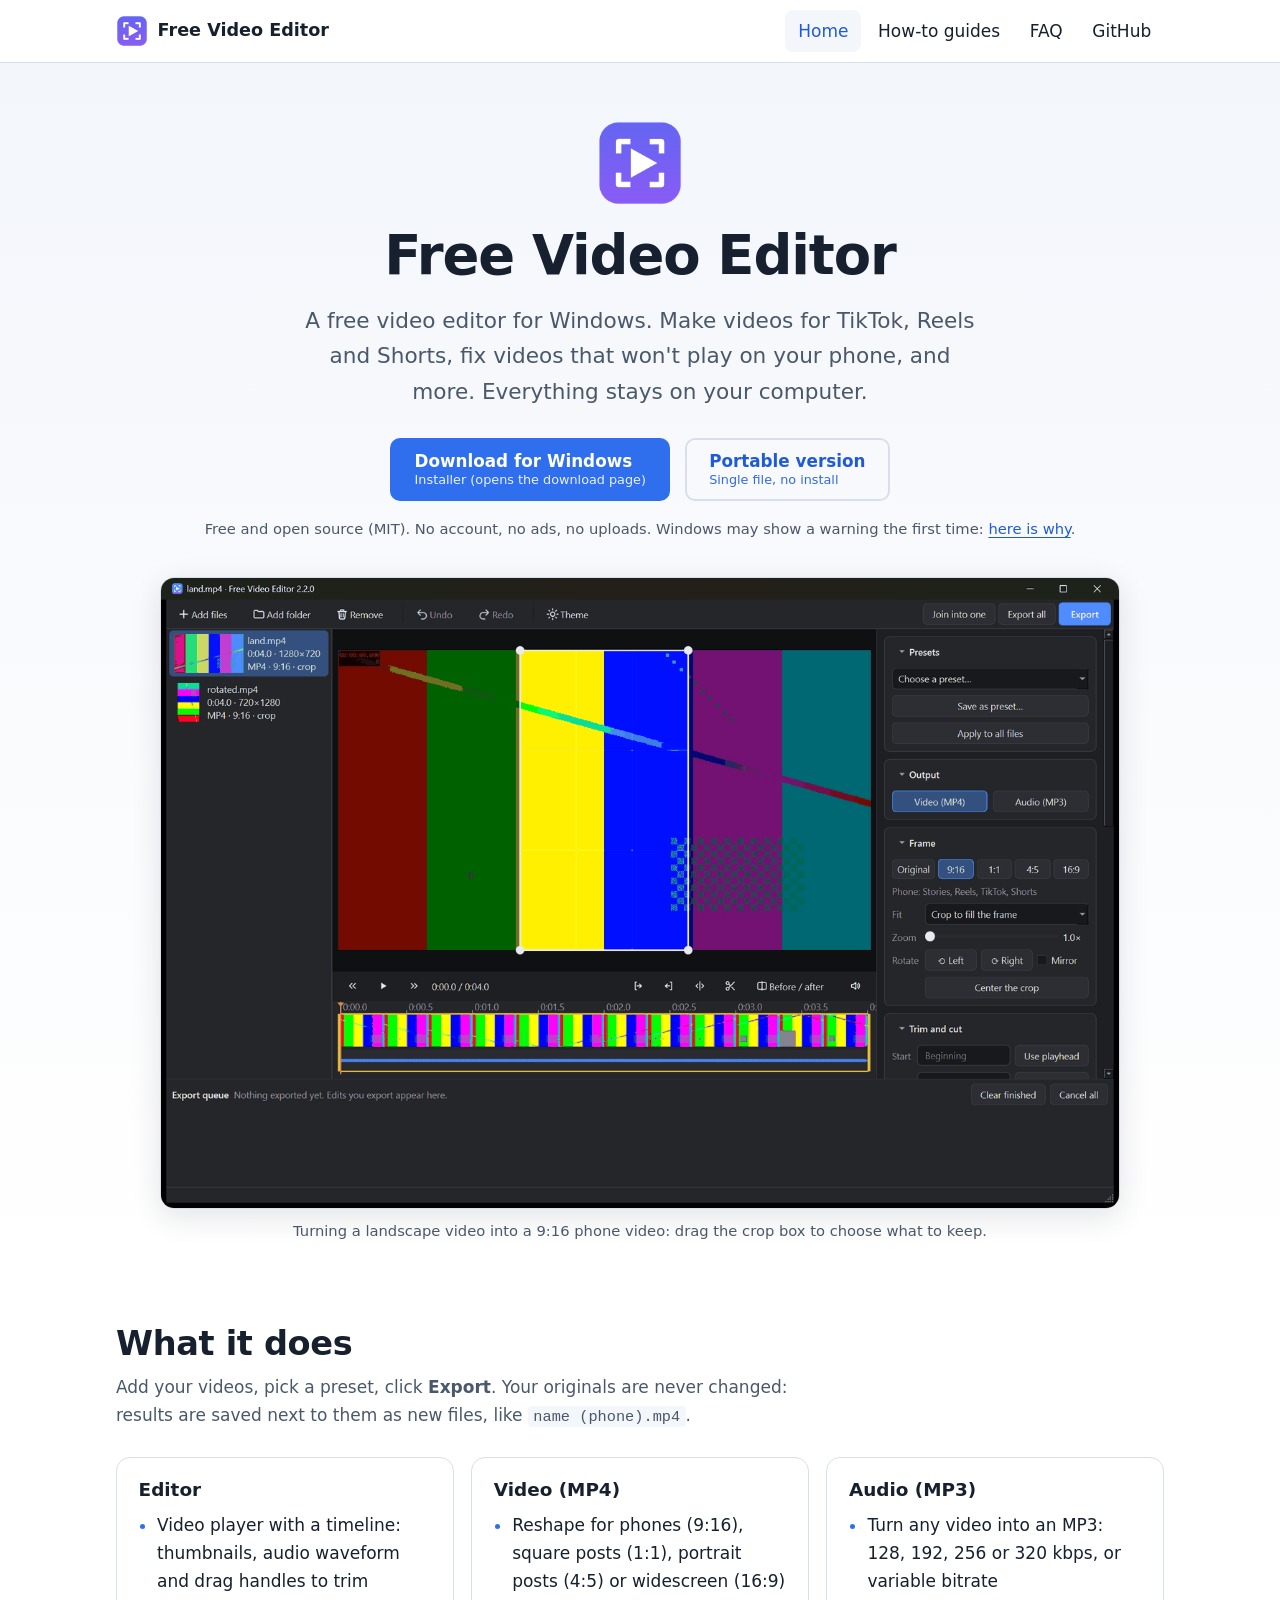
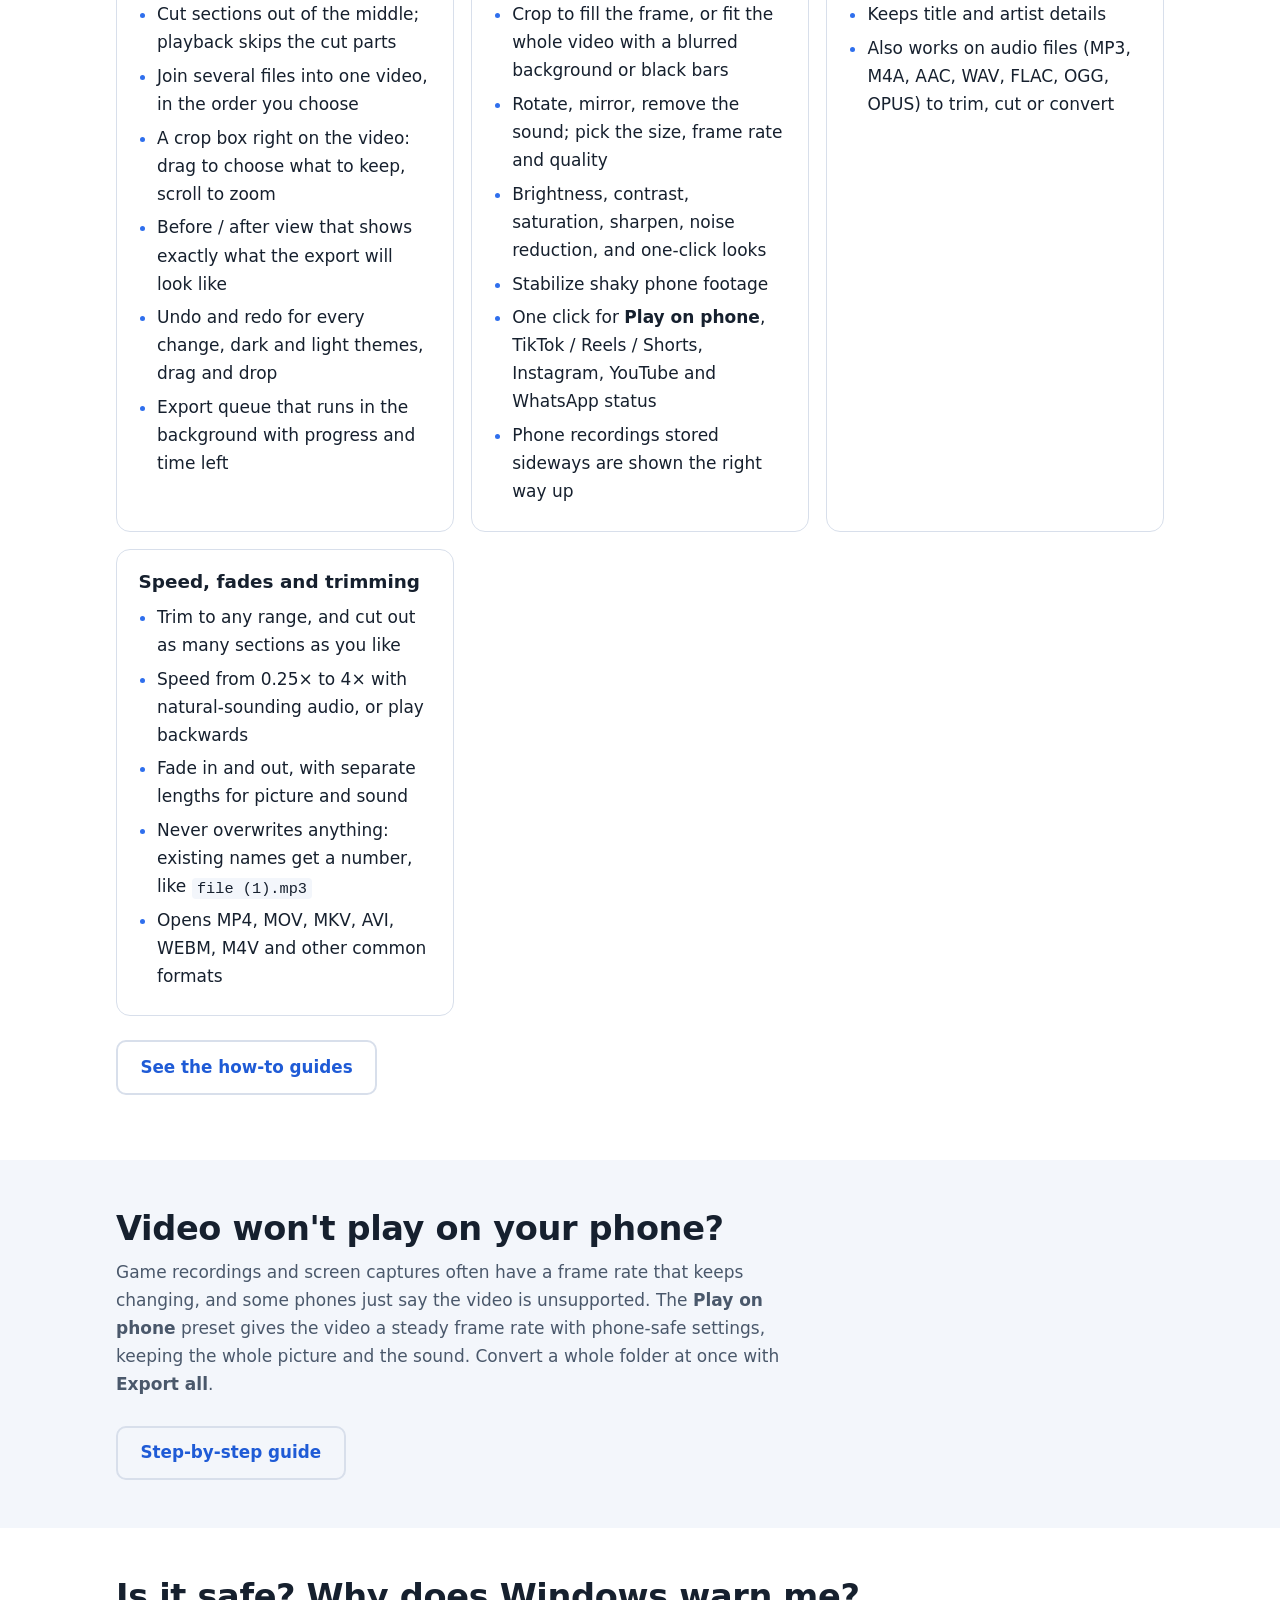
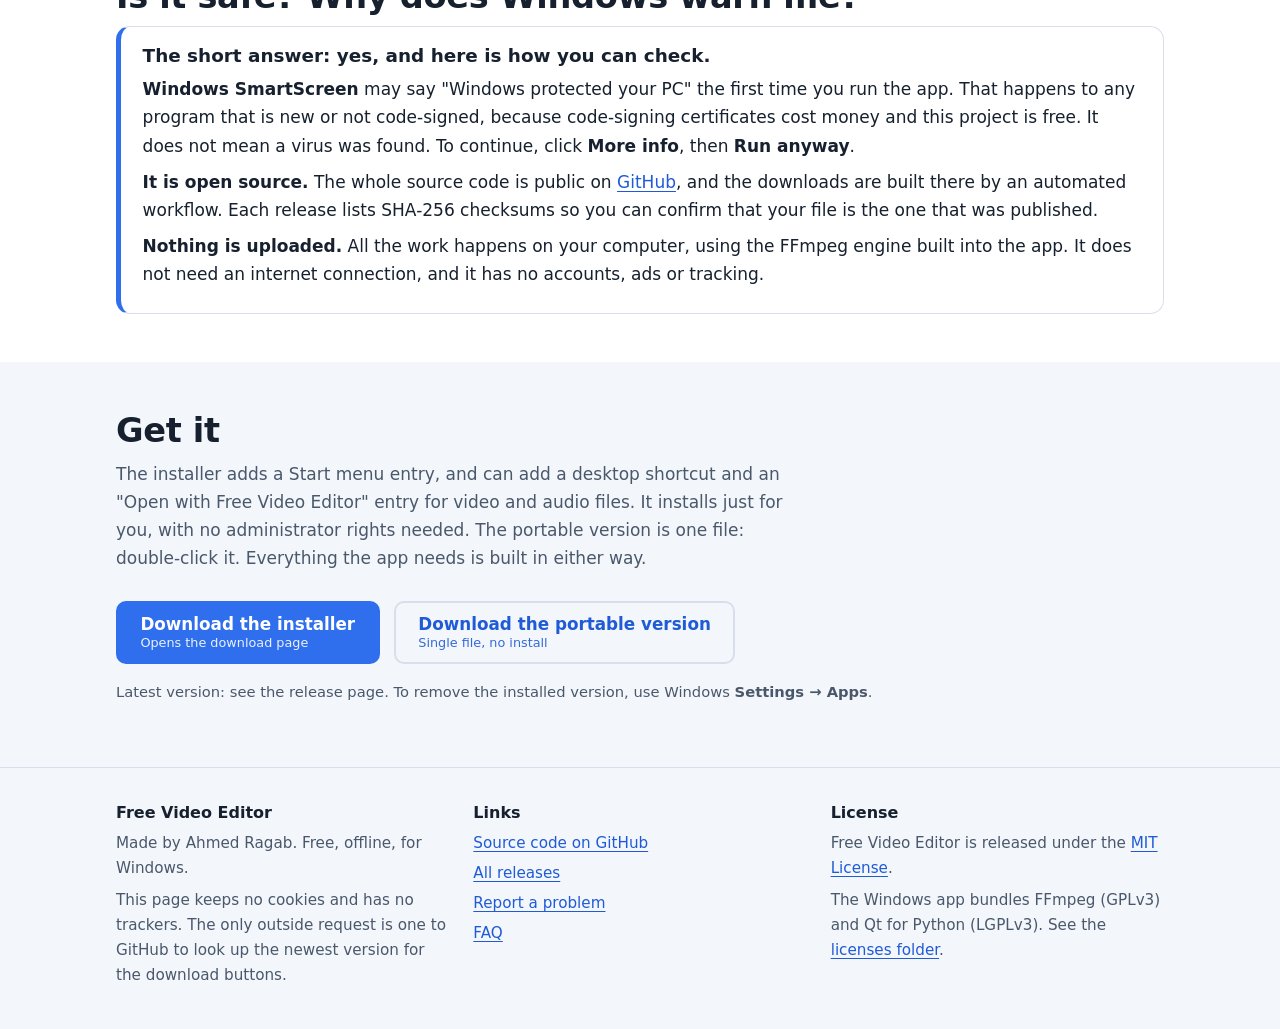
==== site/index.html @ ea8939d1 "Add project website (home, how-to guides, FAQ) and a GitHub Pages workflow" ====
<!doctype html>
<html lang="en" dir="ltr">
<head>
<meta charset="utf-8">
<meta name="viewport" content="width=device-width, initial-scale=1">
<title>Free Video Editor: a free, offline video editor for Windows</title>
<meta name="description" content="A free video editor for Windows. Make videos for TikTok, Reels and Shorts, fix videos that won't play on your phone, and more. Everything stays on your computer.">
<meta name="theme-color" content="#4f8cff">
<meta property="og:type" content="website">
<meta property="og:title" content="Free Video Editor">
<meta property="og:description" content="A free video editor for Windows. Everything stays on your computer.">
<meta property="og:image" content="https://ahmed41022.github.io/free-video-editor/icon-256.png">
<link rel="icon" href="favicon.ico" sizes="any">
<link rel="icon" type="image/png" sizes="32x32" href="favicon-32.png">
<link rel="apple-touch-icon" href="apple-touch-icon.png">
<link rel="stylesheet" href="style.css">
<script src="site.js" defer></script>
</head>
<body>
<a class="skip" href="#main">Skip to content</a>

<header class="site-header">
  <div class="wrap">
    <a class="brand" href="index.html"><img src="favicon-64.png" alt="" width="32" height="32"> Free Video Editor</a>
    <nav class="nav" aria-label="Main">
      <a href="index.html" aria-current="page">Home</a>
      <a href="guides.html">How-to guides</a>
      <a href="faq.html">FAQ</a>
      <a href="https://github.com/Ahmed41022/free-video-editor">GitHub</a>
    </nav>
  </div>
</header>

<main id="main">
  <div class="hero">
    <div class="wrap">
      <img class="logo" src="icon-256.png" alt="Free Video Editor app icon" width="88" height="88">
      <h1>Free Video Editor</h1>
      <p class="lead">A free video editor for Windows. Make videos for TikTok, Reels and Shorts, fix videos that won't play on your phone, and more. Everything stays on your computer.</p>
      <div class="cta">
        <a class="btn" id="download" href="https://github.com/Ahmed41022/free-video-editor/releases/latest" data-download="installer">
          <span class="btn-text">Download for Windows <small data-note="installer">Installer (opens the download page)</small></span>
        </a>
        <a class="btn secondary" href="https://github.com/Ahmed41022/free-video-editor/releases/latest/download/FreeVideoEditor.exe">
          <span class="btn-text">Portable version <small data-note="portable">Single file, no install</small></span>
        </a>
      </div>
      <p class="fineprint">Free and open source (MIT). No account, no ads, no uploads. Windows may show a warning the first time: <a href="#safe">here is why</a>.</p>

      <figure class="shot">
        <img src="screenshot.png" width="1334" height="877" alt="The Free Video Editor window: a file list on the left, a landscape video with a crop box in the middle, the timeline underneath, and settings for presets, output, frame and trim on the right.">
        <figcaption>Turning a landscape video into a 9:16 phone video: drag the crop box to choose what to keep.</figcaption>
      </figure>
    </div>
  </div>

  <section id="features">
    <div class="wrap">
      <h2>What it does</h2>
      <p class="section-intro">Add your videos, pick a preset, click <span class="ui">Export</span>. Your originals are never changed: results are saved next to them as new files, like <code>name (phone).mp4</code>.</p>
      <div class="grid">
        <div class="card">
          <h3>Editor</h3>
          <ul>
            <li>Video player with a timeline: thumbnails, audio waveform and drag handles to trim</li>
            <li>Cut sections out of the middle; playback skips the cut parts</li>
            <li>Join several files into one video, in the order you choose</li>
            <li>A crop box right on the video: drag to choose what to keep, scroll to zoom</li>
            <li>Before / after view that shows exactly what the export will look like</li>
            <li>Undo and redo for every change, dark and light themes, drag and drop</li>
            <li>Export queue that runs in the background with progress and time left</li>
          </ul>
        </div>
        <div class="card">
          <h3>Video (MP4)</h3>
          <ul>
            <li>Reshape for phones (9:16), square posts (1:1), portrait posts (4:5) or widescreen (16:9)</li>
            <li>Crop to fill the frame, or fit the whole video with a blurred background or black bars</li>
            <li>Rotate, mirror, remove the sound; pick the size, frame rate and quality</li>
            <li>Brightness, contrast, saturation, sharpen, noise reduction, and one-click looks</li>
            <li>Stabilize shaky phone footage</li>
            <li>One click for <b>Play on phone</b>, TikTok / Reels / Shorts, Instagram, YouTube and WhatsApp status</li>
            <li>Phone recordings stored sideways are shown the right way up</li>
          </ul>
        </div>
        <div class="card">
          <h3>Audio (MP3)</h3>
          <ul>
            <li>Turn any video into an MP3: 128, 192, 256 or 320 kbps, or variable bitrate</li>
            <li>Keeps title and artist details</li>
            <li>Also works on audio files (MP3, M4A, AAC, WAV, FLAC, OGG, OPUS) to trim, cut or convert</li>
          </ul>
        </div>
        <div class="card">
          <h3>Speed, fades and trimming</h3>
          <ul>
            <li>Trim to any range, and cut out as many sections as you like</li>
            <li>Speed from 0.25× to 4× with natural-sounding audio, or play backwards</li>
            <li>Fade in and out, with separate lengths for picture and sound</li>
            <li>Never overwrites anything: existing names get a number, like <code>file (1).mp3</code></li>
            <li>Opens MP4, MOV, MKV, AVI, WEBM, M4V and other common formats</li>
          </ul>
        </div>
      </div>
      <p style="margin-block-start:1.5rem"><a class="btn secondary" href="guides.html">See the how-to guides</a></p>
    </div>
  </section>

  <section class="alt" id="phone">
    <div class="wrap">
      <h2>Video won't play on your phone?</h2>
      <p class="section-intro">Game recordings and screen captures often have a frame rate that keeps changing, and some phones just say the video is unsupported. The <b>Play on phone</b> preset gives the video a steady frame rate with phone-safe settings, keeping the whole picture and the sound. Convert a whole folder at once with <span class="ui">Export all</span>.</p>
      <a class="btn secondary" href="guides.html#phone-fix">Step-by-step guide</a>
    </div>
  </section>

  <section id="safe">
    <div class="wrap">
      <h2>Is it safe? Why does Windows warn me?</h2>
      <div class="callout">
        <h3>The short answer: yes, and here is how you can check.</h3>
        <p><b>Windows SmartScreen</b> may say "Windows protected your PC" the first time you run the app. That happens to any program that is new or not code-signed, because code-signing certificates cost money and this project is free. It does not mean a virus was found. To continue, click <span class="ui">More info</span>, then <span class="ui">Run anyway</span>.</p>
        <p><b>It is open source.</b> The whole source code is public on <a href="https://github.com/Ahmed41022/free-video-editor">GitHub</a>, and the downloads are built there by an automated workflow. Each release lists SHA-256 checksums so you can confirm that your file is the one that was published.</p>
        <p><b>Nothing is uploaded.</b> All the work happens on your computer, using the FFmpeg engine built into the app. It does not need an internet connection, and it has no accounts, ads or tracking.</p>
      </div>
    </div>
  </section>

  <section class="alt">
    <div class="wrap">
      <h2>Get it</h2>
      <p class="section-intro">The installer adds a Start menu entry, and can add a desktop shortcut and an "Open with Free Video Editor" entry for video and audio files. It installs just for you, with no administrator rights needed. The portable version is one file: double-click it. Everything the app needs is built in either way.</p>
      <div class="cta" style="justify-content:flex-start">
        <a class="btn" href="https://github.com/Ahmed41022/free-video-editor/releases/latest" data-download="installer">
          <span class="btn-text">Download the installer <small data-note="installer">Opens the download page</small></span>
        </a>
        <a class="btn secondary" href="https://github.com/Ahmed41022/free-video-editor/releases/latest/download/FreeVideoEditor.exe">
          <span class="btn-text">Download the portable version <small data-note="portable">Single file, no install</small></span>
        </a>
      </div>
      <p class="fineprint">Latest version: <span data-version>see the release page</span>. To remove the installed version, use Windows <b>Settings → Apps</b>.</p>
    </div>
  </section>
</main>

<footer class="site-footer">
  <div class="wrap">
    <div class="cols">
      <div>
        <h2>Free Video Editor</h2>
        <p>Made by Ahmed Ragab. Free, offline, for Windows.</p>
        <p>This page keeps no cookies and has no trackers. The only outside request is one to GitHub to look up the newest version for the download buttons.</p>
      </div>
      <div>
        <h2>Links</h2>
        <ul>
          <li><a href="https://github.com/Ahmed41022/free-video-editor">Source code on GitHub</a></li>
          <li><a href="https://github.com/Ahmed41022/free-video-editor/releases">All releases</a></li>
          <li><a href="https://github.com/Ahmed41022/free-video-editor/issues">Report a problem</a></li>
          <li><a href="faq.html">FAQ</a></li>
        </ul>
      </div>
      <div>
        <h2>License</h2>
        <p>Free Video Editor is released under the <a href="https://github.com/Ahmed41022/free-video-editor/blob/main/LICENSE">MIT License</a>.</p>
        <p>The Windows app bundles FFmpeg (GPLv3) and Qt for Python (LGPLv3). See the <a href="https://github.com/Ahmed41022/free-video-editor/tree/main/licenses">licenses folder</a>.</p>
      </div>
    </div>
  </div>
</footer>
</body>
</html>
---- site/style.css ----
/* Free Video Editor site. No external fonts or scripts. Logical properties only, so a right-to-left
   (Arabic) version works by setting dir="rtl" on <html>. */

:root {
  --accent: #2f6fed;
  --accent-hover: #2459c4;
  --on-accent: #ffffff;
  --bg: #ffffff;
  --bg-soft: #f3f6fb;
  --surface: #ffffff;
  --text: #16202e;
  --muted: #4a586b;
  --border: #d8dfeb;
  --link: #1f5bd6;
  --focus: #1f5bd6;
  --shadow: 0 8px 30px rgba(22, 32, 46, 0.12);
  --radius: 14px;
  --max: 68rem;
  color-scheme: light;
}

@media (prefers-color-scheme: dark) {
  :root {
    --accent: #4f8cff;
    --accent-hover: #7aa8ff;
    --on-accent: #08111f;
    --bg: #14161c;
    --bg-soft: #1b1e26;
    --surface: #1b1e26;
    --text: #e8ecf3;
    --muted: #a9b3c3;
    --border: #2d323d;
    --link: #7aa8ff;
    --focus: #7aa8ff;
    --shadow: 0 8px 30px rgba(0, 0, 0, 0.5);
    color-scheme: dark;
  }
}

*, *::before, *::after { box-sizing: border-box; }

html { scroll-behavior: smooth; scroll-padding-block-start: 5rem; }
@media (prefers-reduced-motion: reduce) { html { scroll-behavior: auto; } }

body {
  margin: 0;
  background: var(--bg);
  color: var(--text);
  font: 1.0625rem/1.65 system-ui, -apple-system, "Segoe UI", Roboto, "Helvetica Neue", Arial, sans-serif;
  -webkit-text-size-adjust: 100%;
}

img { max-inline-size: 100%; block-size: auto; }

a { color: var(--link); text-underline-offset: 0.18em; }
a:hover { text-decoration-thickness: 2px; }

:focus-visible { outline: 3px solid var(--focus); outline-offset: 3px; border-radius: 4px; }

.skip {
  position: absolute; inset-inline-start: 1rem; inset-block-start: -4rem;
  background: var(--accent); color: var(--on-accent); padding: 0.6rem 1rem; border-radius: 8px;
  z-index: 100; font-weight: 600; text-decoration: none;
}
.skip:focus { inset-block-start: 1rem; }

.wrap { max-inline-size: var(--max); margin-inline: auto; padding-inline: 1.25rem; }

/* Header */
.site-header {
  position: sticky; inset-block-start: 0; z-index: 50;
  background: color-mix(in srgb, var(--bg) 92%, transparent);
  backdrop-filter: blur(8px);
  border-block-end: 1px solid var(--border);
}
.site-header .wrap { display: flex; align-items: center; justify-content: space-between; gap: 1rem; flex-wrap: wrap; padding-block: 0.6rem; }
.brand { display: inline-flex; align-items: center; gap: 0.6rem; font-weight: 700; color: var(--text); text-decoration: none; font-size: 1.1rem; }
.brand img { inline-size: 32px; block-size: 32px; }
.nav { display: flex; align-items: center; gap: 0.25rem; flex-wrap: wrap; }
.nav a { color: var(--text); text-decoration: none; padding: 0.45rem 0.8rem; border-radius: 8px; font-weight: 500; }
.nav a:hover { background: var(--bg-soft); }
.nav a[aria-current="page"] { color: var(--link); background: var(--bg-soft); }

/* Buttons */
.btn {
  display: inline-flex; align-items: center; justify-content: center; gap: 0.5rem;
  min-block-size: 3rem; padding: 0.7rem 1.4rem; border-radius: 10px;
  background: var(--accent); color: var(--on-accent); font-weight: 650; font-size: 1.05rem;
  text-decoration: none; border: 2px solid var(--accent);
}
.btn:hover { background: var(--accent-hover); border-color: var(--accent-hover); text-decoration: none; }
.btn.secondary { background: transparent; color: var(--link); border-color: var(--border); }
.btn.secondary:hover { border-color: var(--accent); background: var(--bg-soft); }
.btn small { display: block; font-weight: 500; font-size: 0.8rem; opacity: 0.9; }
.btn-text { display: flex; flex-direction: column; align-items: flex-start; line-height: 1.25; text-align: start; }

/* Hero */
.hero { padding-block: 3.5rem 2rem; text-align: center; background: linear-gradient(var(--bg-soft), var(--bg)); }
.hero img.logo { inline-size: 88px; block-size: 88px; margin-block-end: 0.5rem; }
.hero h1 { font-size: clamp(2.1rem, 5vw + 0.5rem, 3.4rem); line-height: 1.12; margin: 0.2rem 0 1rem; letter-spacing: -0.02em; }
.hero .lead { font-size: clamp(1.1rem, 1.2vw + 0.9rem, 1.35rem); color: var(--muted); max-inline-size: 42rem; margin: 0 auto 1.75rem; }
.cta { display: flex; justify-content: center; gap: 0.9rem; flex-wrap: wrap; }
.fineprint { color: var(--muted); font-size: 0.92rem; margin-block-start: 1rem; }
.shot { margin: 2.25rem auto 0; max-inline-size: 60rem; }
.shot img { display: block; inline-size: 100%; border-radius: var(--radius); border: 1px solid var(--border); box-shadow: var(--shadow); }
.shot figcaption { color: var(--muted); font-size: 0.92rem; margin-block-start: 0.6rem; }

/* Sections */
section { padding-block: 3rem; }
section.alt { background: var(--bg-soft); }
h1, h2, h3 { line-height: 1.25; }
h2 { font-size: clamp(1.5rem, 2vw + 1rem, 2.1rem); margin: 0 0 0.5rem; letter-spacing: -0.01em; }
h3 { font-size: 1.15rem; margin: 0 0 0.5rem; }
.section-intro { color: var(--muted); max-inline-size: 42rem; margin-block: 0 1.75rem; }

.grid { display: grid; gap: 1.1rem; grid-template-columns: repeat(auto-fit, minmax(17rem, 1fr)); }
.card { background: var(--surface); border: 1px solid var(--border); border-radius: var(--radius); padding: 1.25rem 1.35rem; }
.card h3 { margin-block-end: 0.6rem; }
.card ul { margin: 0; padding-inline-start: 1.15rem; }
.card li { margin-block: 0.35rem; }
.card li::marker { color: var(--accent); }
.card p { margin: 0.3rem 0; }

.callout { background: var(--surface); border: 1px solid var(--border); border-inline-start: 5px solid var(--accent); border-radius: var(--radius); padding: 1.1rem 1.35rem; }
.callout h3 { margin-block-start: 0; }
.callout p { margin-block: 0.5rem; }

/* Guides */
.page-title { padding-block: 2.5rem 1rem; }
.page-title h1 { font-size: clamp(1.9rem, 3.5vw + 0.8rem, 2.8rem); margin: 0 0 0.5rem; letter-spacing: -0.02em; line-height: 1.15; }
.page-title p { color: var(--muted); max-inline-size: 42rem; margin: 0; }
.toc { display: flex; flex-wrap: wrap; gap: 0.5rem; margin-block: 1.25rem 0; padding: 0; list-style: none; }
.toc a { display: inline-block; padding: 0.4rem 0.9rem; border: 1px solid var(--border); border-radius: 999px; text-decoration: none; background: var(--surface); }
.toc a:hover { border-color: var(--accent); }

article.guide { padding-block: 2rem; border-block-start: 1px solid var(--border); }
article.guide:first-of-type { border-block-start: 0; }
article.guide h2 { margin-block-end: 0.4rem; }
article.guide > p.about { color: var(--muted); margin-block: 0 1rem; max-inline-size: 42rem; }
ol.steps { counter-reset: step; list-style: none; margin: 0; padding: 0; display: grid; gap: 0.8rem; max-inline-size: 46rem; }
ol.steps > li { counter-increment: step; position: relative; padding-inline-start: 3rem; }
ol.steps > li::before {
  content: counter(step); position: absolute; inset-inline-start: 0; inset-block-start: 0.1rem;
  inline-size: 2.1rem; block-size: 2.1rem; border-radius: 50%; background: var(--accent); color: var(--on-accent);
  font-weight: 700; display: grid; place-items: center; font-size: 0.95rem;
}
.tip { margin-block-start: 1rem; max-inline-size: 46rem; padding: 0.8rem 1.1rem; background: var(--bg-soft); border-radius: 10px; border-inline-start: 4px solid var(--accent); }
.tip p { margin: 0; }
b.ui, .ui { font-weight: 650; }
kbd {
  font: 0.88em ui-monospace, SFMono-Regular, Consolas, monospace; padding: 0.1em 0.45em;
  border: 1px solid var(--border); border-block-end-width: 2px; border-radius: 5px; background: var(--bg-soft);
}
code { font: 0.9em ui-monospace, SFMono-Regular, Consolas, monospace; background: var(--bg-soft); padding: 0.1em 0.35em; border-radius: 4px; }

/* FAQ */
details { border: 1px solid var(--border); border-radius: var(--radius); background: var(--surface); margin-block: 0.7rem; max-inline-size: 50rem; }
summary { cursor: pointer; padding: 0.95rem 1.2rem; font-weight: 650; list-style-position: inside; border-radius: var(--radius); }
summary:hover { background: var(--bg-soft); }
details[open] > summary { border-end-start-radius: 0; border-end-end-radius: 0; }
details .answer { padding: 0 1.2rem 1rem; }
details .answer p { margin-block: 0.6rem; }

/* Footer */
.site-footer { border-block-start: 1px solid var(--border); background: var(--bg-soft); padding-block: 2.2rem; color: var(--muted); font-size: 0.95rem; }
.site-footer .cols { display: grid; gap: 1.5rem; grid-template-columns: repeat(auto-fit, minmax(14rem, 1fr)); }
.site-footer h2 { font-size: 1rem; color: var(--text); margin-block: 0 0.5rem; letter-spacing: 0; }
.site-footer ul { list-style: none; margin: 0; padding: 0; }
.site-footer li { margin-block: 0.3rem; }
.site-footer p { margin-block: 0.4rem; }

@media (max-width: 40rem) {
  body { font-size: 1rem; }
  .hero { padding-block-start: 2.25rem; }
  section { padding-block: 2.25rem; }
  .cta .btn { inline-size: 100%; }
  .site-header .wrap { justify-content: center; }
}

@media (forced-colors: active) {
  .btn { border: 2px solid ButtonText; }
}
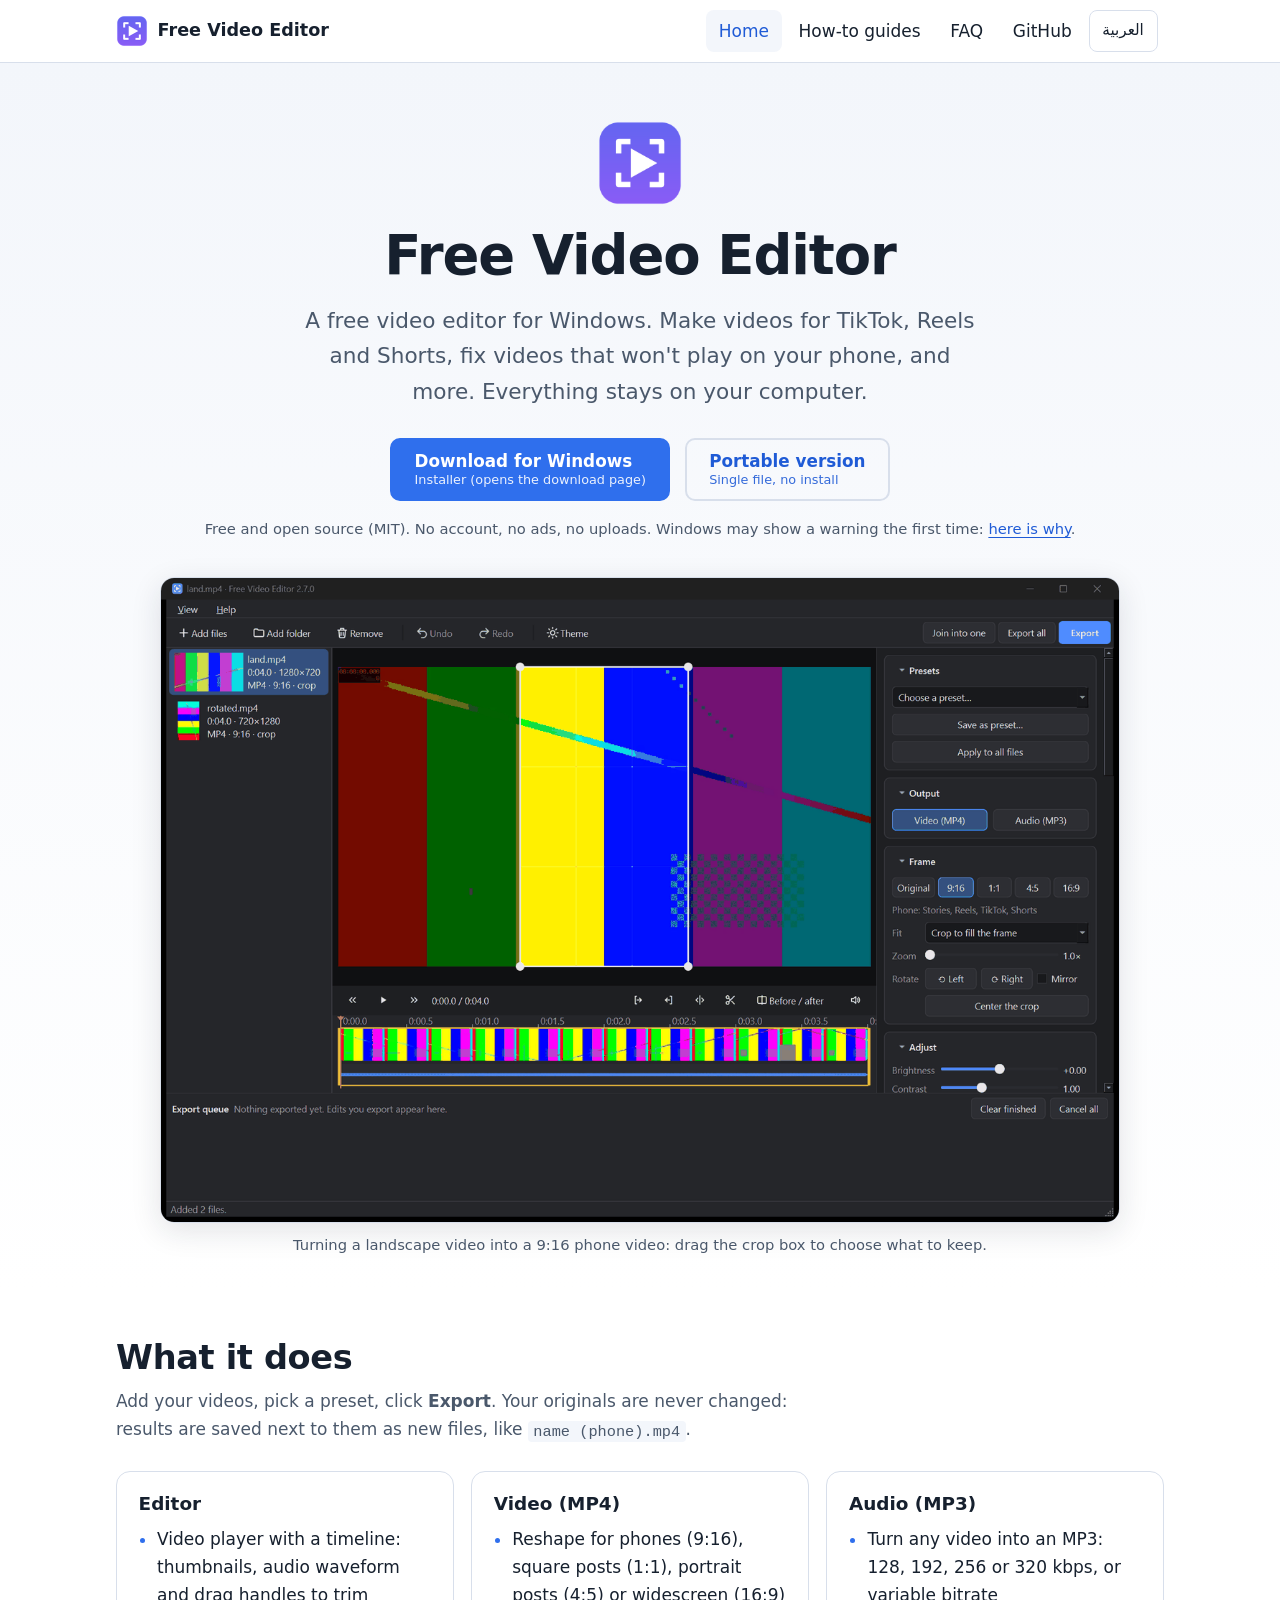
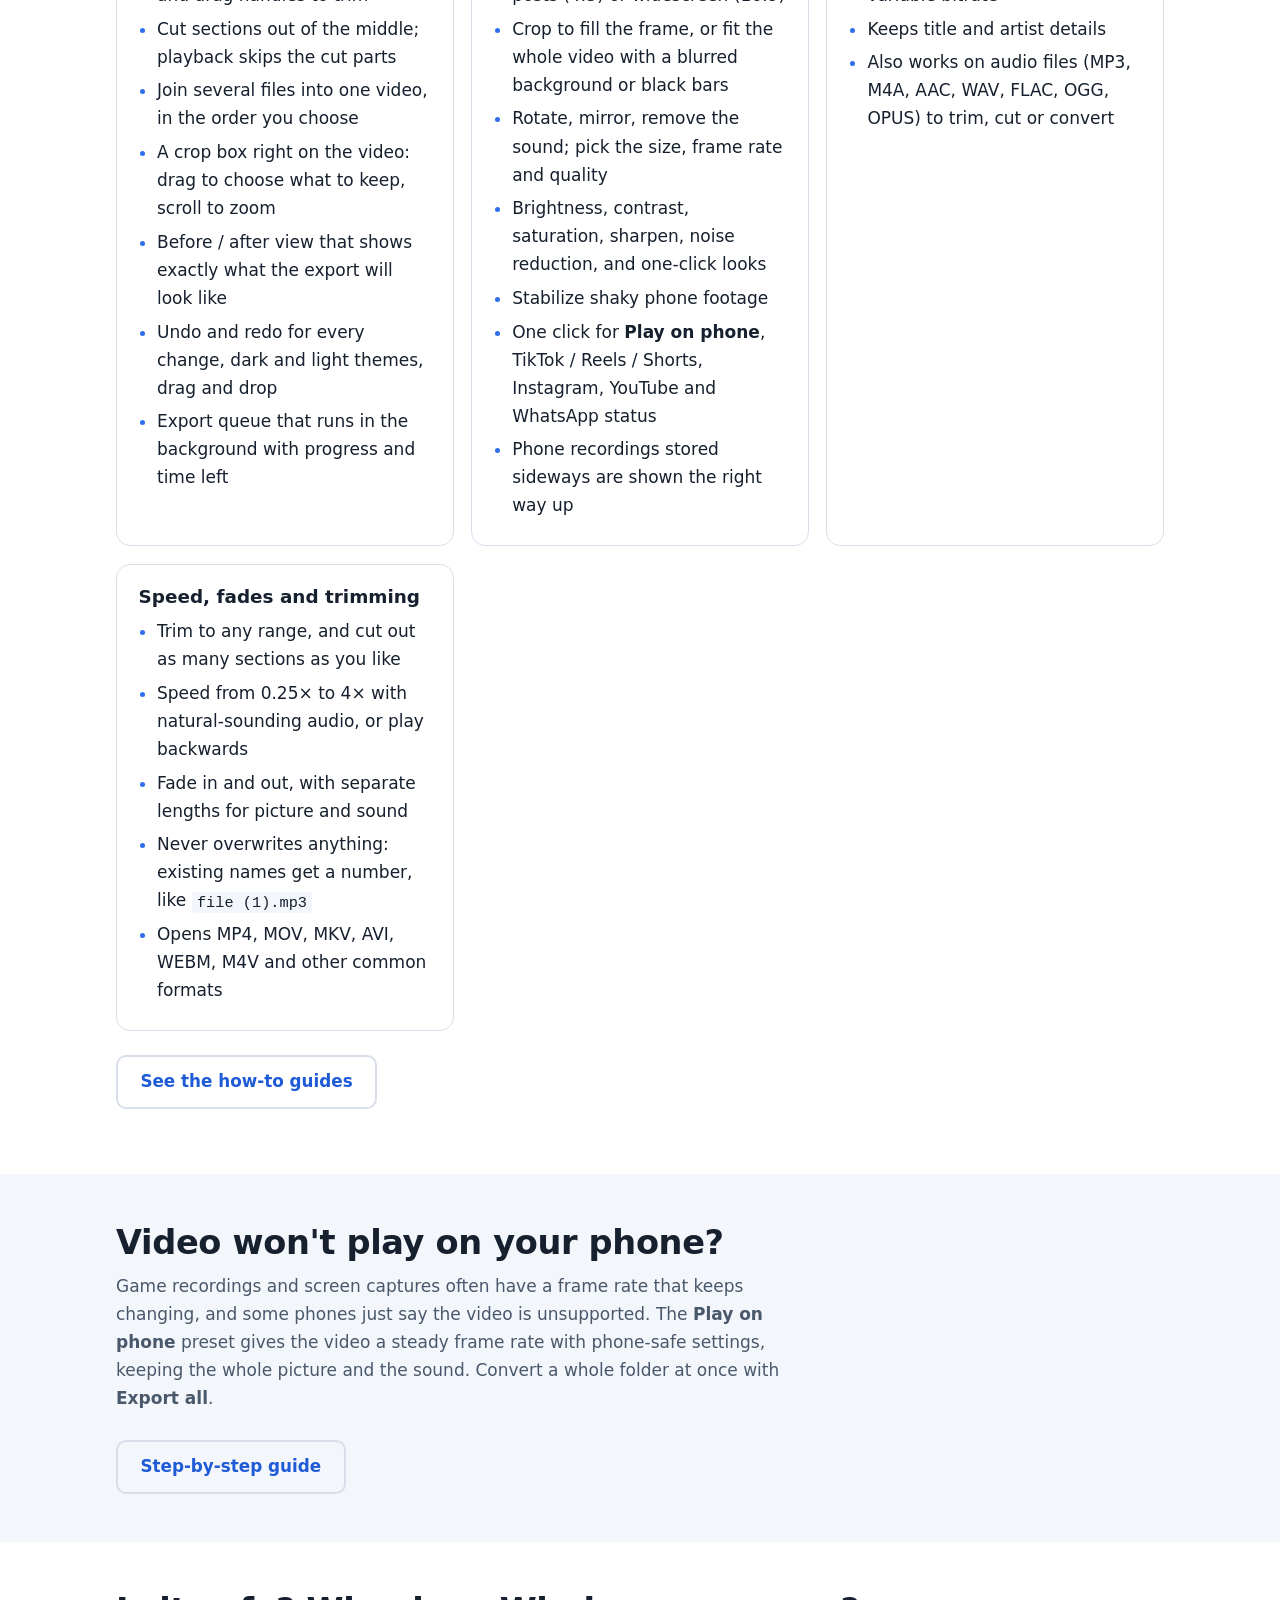
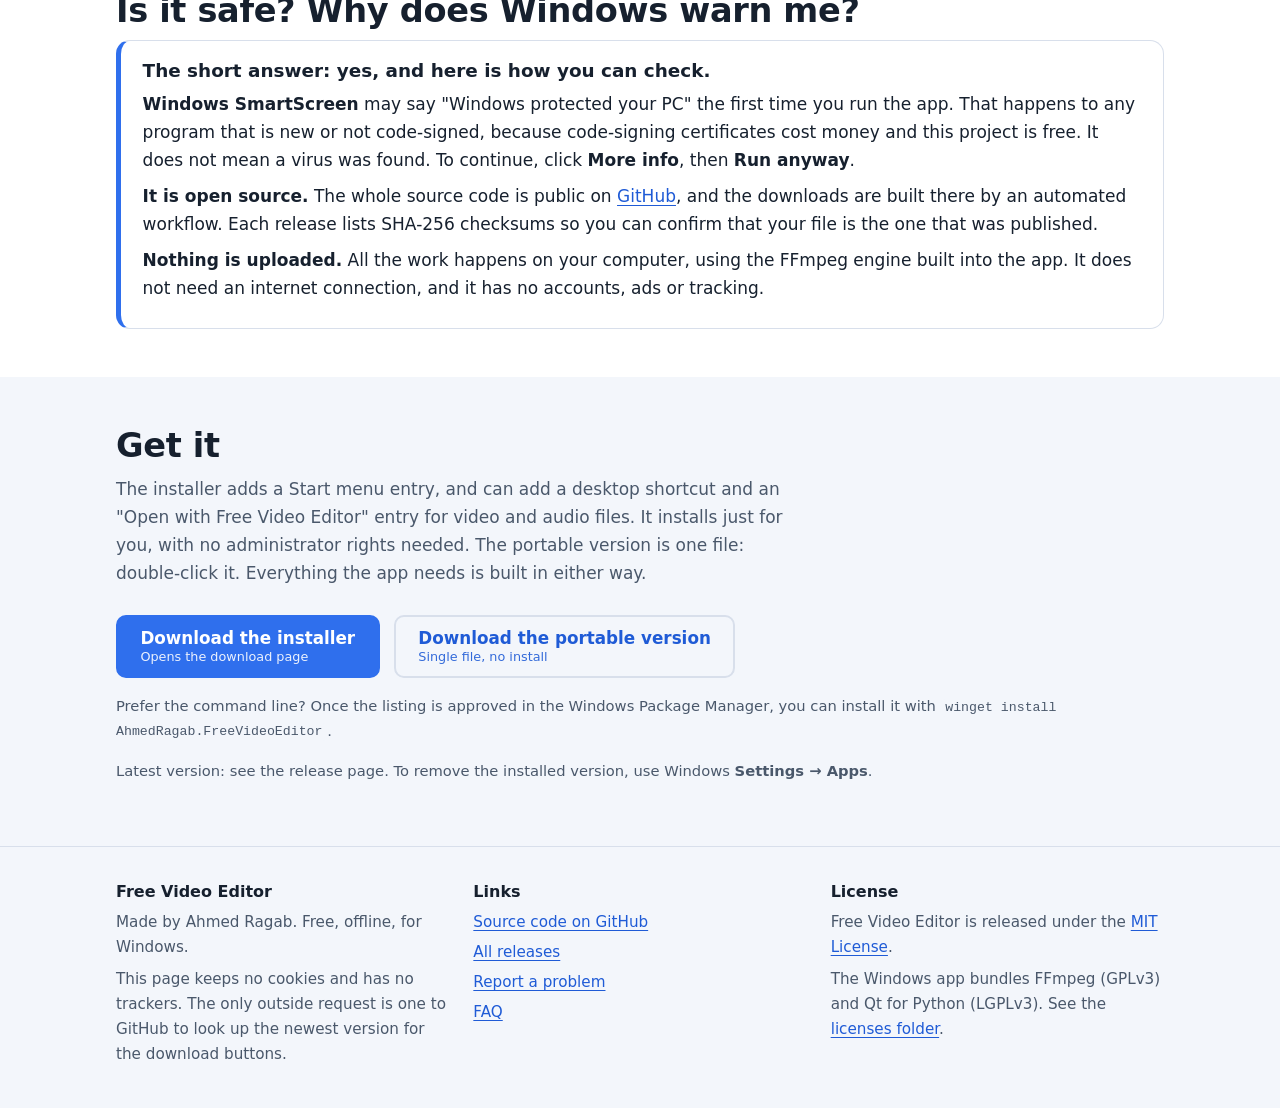
==== commit c6974abb: "Add an Arabic version of the website and a language switcher" ====
--- a/site/index.html
+++ b/site/index.html
@@ -10,6 +10,9 @@
 <meta property="og:title" content="Free Video Editor">
 <meta property="og:description" content="A free video editor for Windows. Everything stays on your computer.">
 <meta property="og:image" content="https://ahmed41022.github.io/free-video-editor/icon-256.png">
+<link rel="alternate" hreflang="en" href="https://ahmed41022.github.io/free-video-editor/">
+<link rel="alternate" hreflang="ar" href="https://ahmed41022.github.io/free-video-editor/ar/">
+<link rel="alternate" hreflang="x-default" href="https://ahmed41022.github.io/free-video-editor/">
 <link rel="icon" href="favicon.ico" sizes="any">
 <link rel="icon" type="image/png" sizes="32x32" href="favicon-32.png">
 <link rel="apple-touch-icon" href="apple-touch-icon.png">
@@ -27,6 +30,7 @@
       <a href="guides.html">How-to guides</a>
       <a href="faq.html">FAQ</a>
       <a href="https://github.com/Ahmed41022/free-video-editor">GitHub</a>
+      <a class="lang-switch" href="ar/" hreflang="ar" lang="ar" dir="rtl">العربية</a>
     </nav>
   </div>
 </header>
@@ -138,6 +142,7 @@
           <span class="btn-text">Download the portable version <small data-note="portable">Single file, no install</small></span>
         </a>
       </div>
+      <p class="fineprint">Prefer the command line? Once the listing is approved in the Windows Package Manager, you can install it with <code>winget install AhmedRagab.FreeVideoEditor</code>.</p>
       <p class="fineprint">Latest version: <span data-version>see the release page</span>. To remove the installed version, use Windows <b>Settings → Apps</b>.</p>
     </div>
   </section>
--- a/site/style.css
+++ b/site/style.css
@@ -180,3 +180,21 @@
 @media (forced-colors: active) {
   .btn { border: 2px solid ButtonText; }
 }
+
+/* Language switcher (English / العربية) */
+.nav a.lang-switch { border: 1px solid var(--border); margin-inline-start: 0.4rem; font-size: 0.95rem; }
+.nav a.lang-switch:hover { border-color: var(--accent); }
+.app-note { margin: 1rem auto 0; max-inline-size: 42rem; padding: 0.7rem 1rem; background: var(--surface); border: 1px solid var(--border); border-radius: 10px; font-size: 0.95rem; color: var(--muted); }
+.page-title .app-note { margin-inline: 0; }
+
+/* Arabic (right-to-left) pages. Arabic letters join, so letter-spacing must stay at zero. */
+html[lang="ar"] body {
+  font-family: "Segoe UI", Tahoma, "Noto Naskh Arabic", "Noto Sans Arabic", "Geeza Pro", system-ui, sans-serif;
+  line-height: 1.85;
+}
+html[lang="ar"] * { letter-spacing: 0; }
+html[lang="ar"] h1, html[lang="ar"] h2, html[lang="ar"] h3 { line-height: 1.5; }
+html[lang="ar"] .hero h1 { line-height: 1.25; }
+/* App button names stay in English (the app is English for now); keep them readable inside Arabic text. */
+html[lang="ar"] .ui[lang="en"] { font-family: "Segoe UI", system-ui, -apple-system, Roboto, Arial, sans-serif; font-size: 0.95em; }
+html[lang="ar"] code, html[lang="ar"] kbd { font-size: 0.85em; }
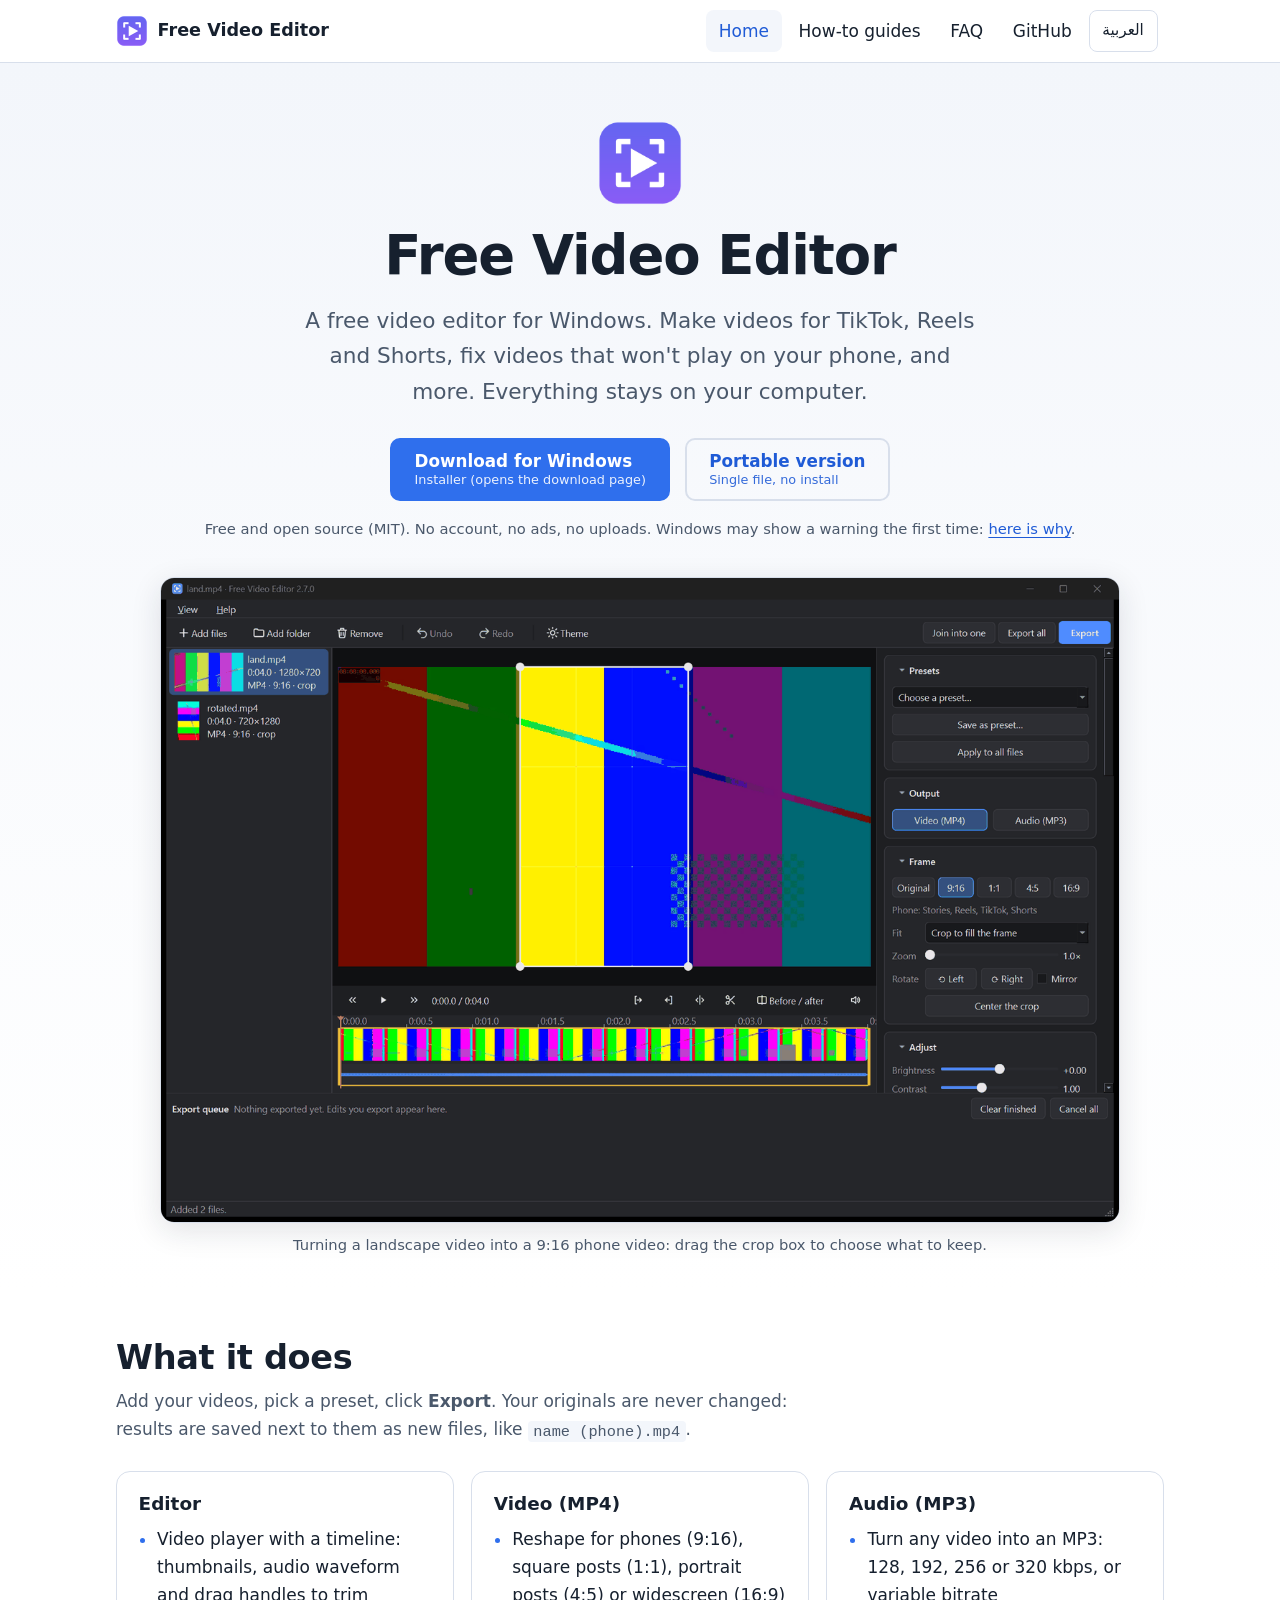
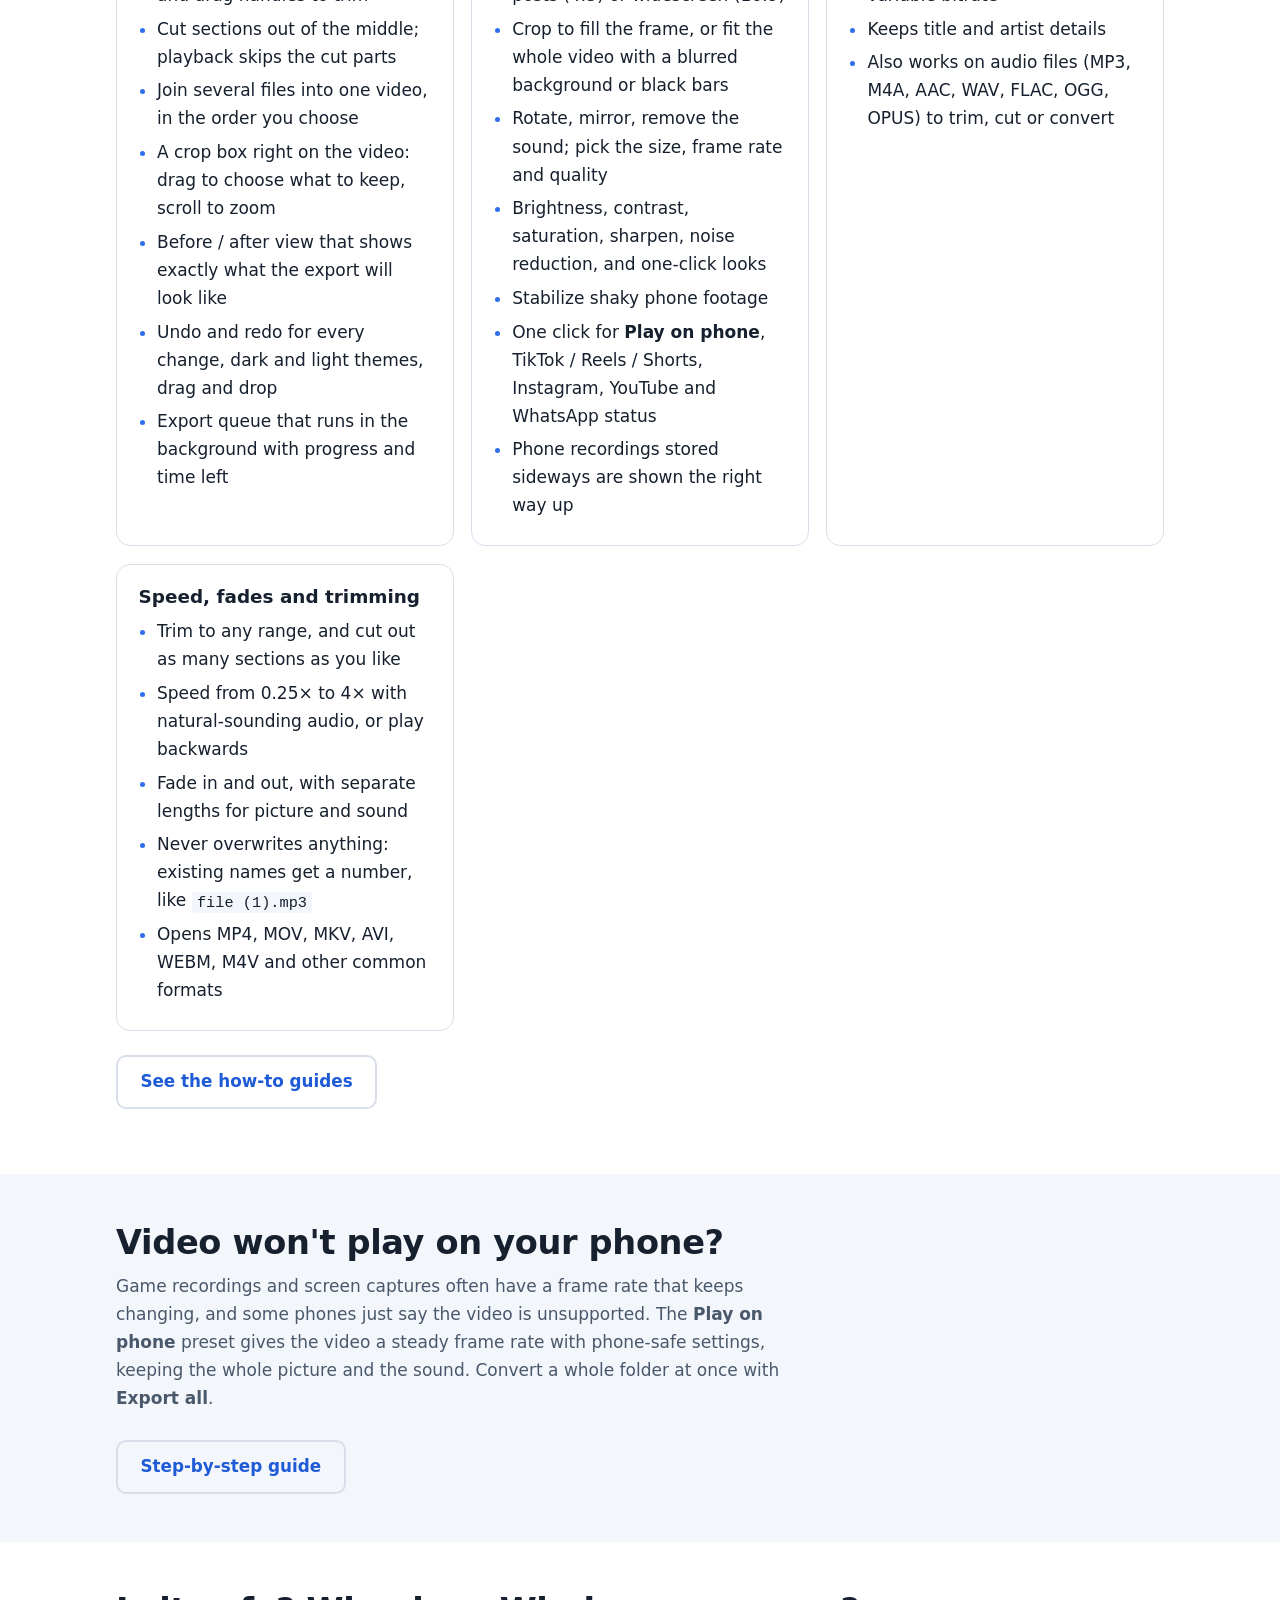
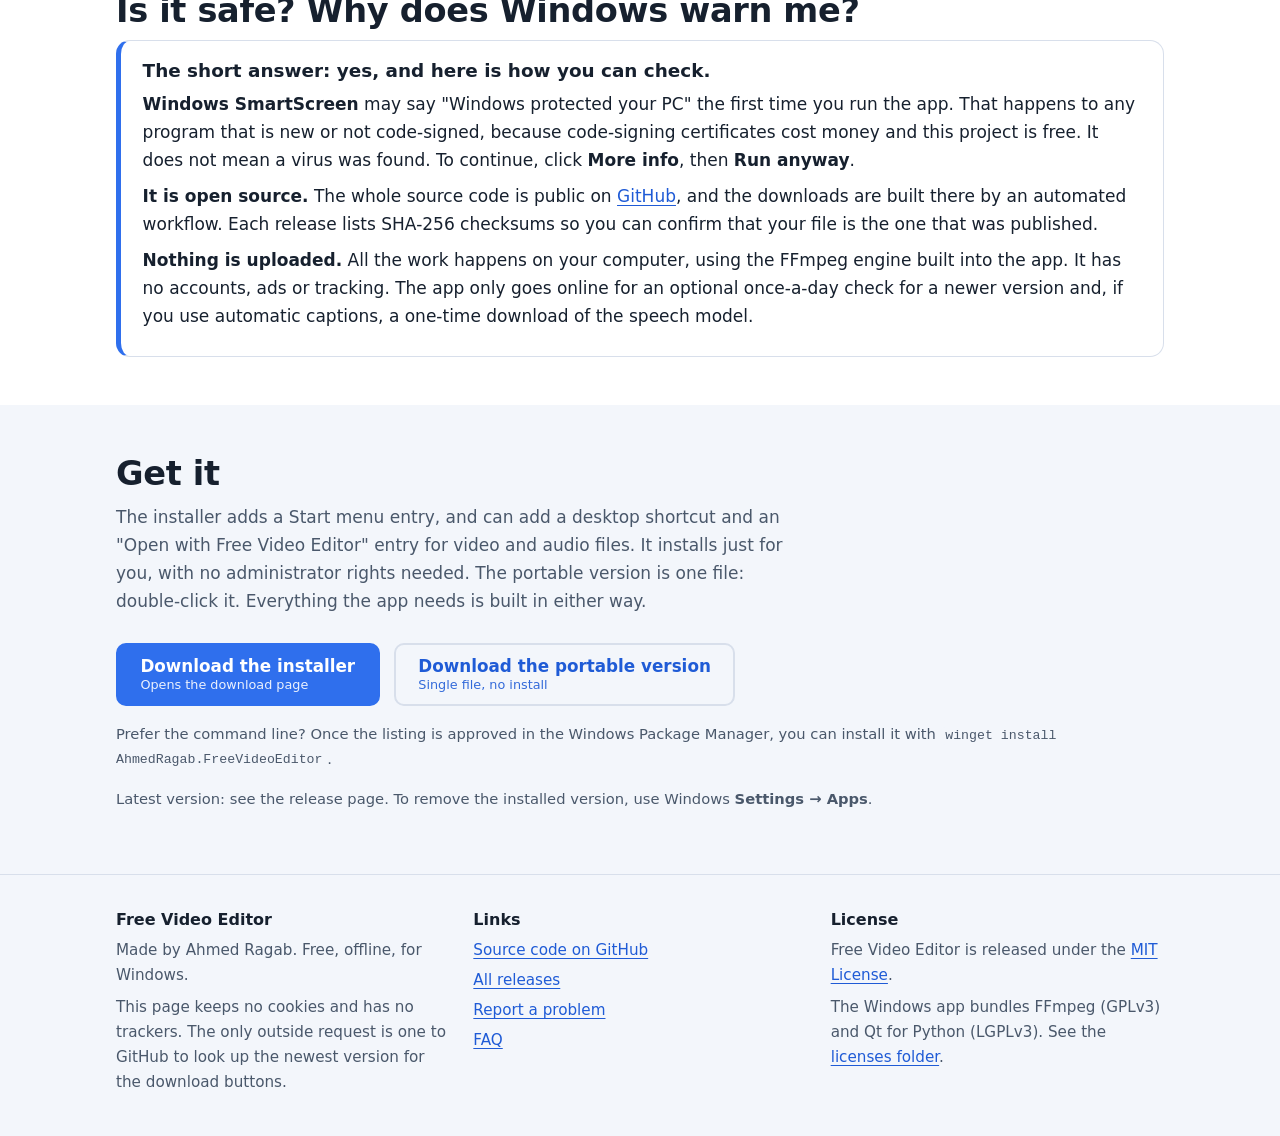
==== commit 792a1568: "Packaging: license compliance, one-folder installer build, CI hardening Add GPL/LGPL texts and accur" ====
--- a/site/index.html
+++ b/site/index.html
@@ -125,7 +125,7 @@
         <h3>The short answer: yes, and here is how you can check.</h3>
         <p><b>Windows SmartScreen</b> may say "Windows protected your PC" the first time you run the app. That happens to any program that is new or not code-signed, because code-signing certificates cost money and this project is free. It does not mean a virus was found. To continue, click <span class="ui">More info</span>, then <span class="ui">Run anyway</span>.</p>
         <p><b>It is open source.</b> The whole source code is public on <a href="https://github.com/Ahmed41022/free-video-editor">GitHub</a>, and the downloads are built there by an automated workflow. Each release lists SHA-256 checksums so you can confirm that your file is the one that was published.</p>
-        <p><b>Nothing is uploaded.</b> All the work happens on your computer, using the FFmpeg engine built into the app. It does not need an internet connection, and it has no accounts, ads or tracking.</p>
+        <p><b>Nothing is uploaded.</b> All the work happens on your computer, using the FFmpeg engine built into the app. It has no accounts, ads or tracking. The app only goes online for an optional once-a-day check for a newer version and, if you use automatic captions, a one-time download of the speech model.</p>
       </div>
     </div>
   </section>
